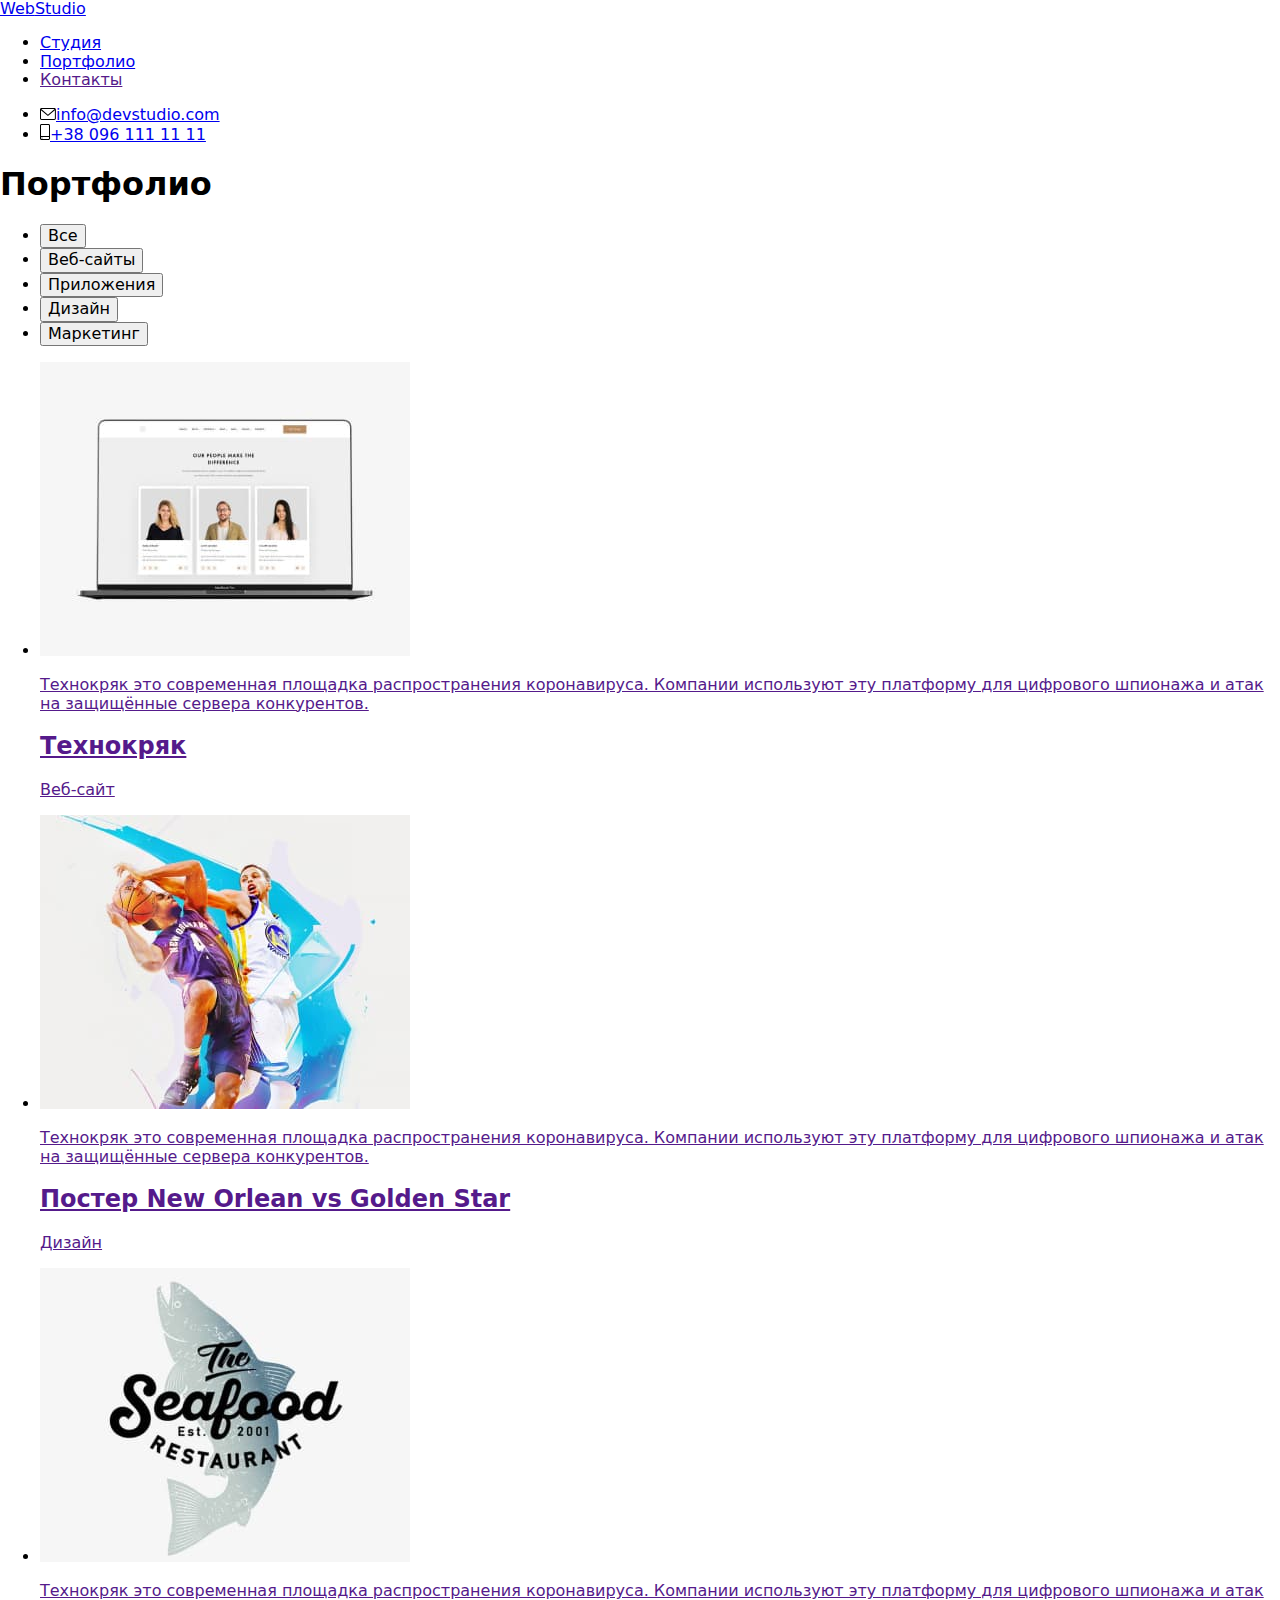
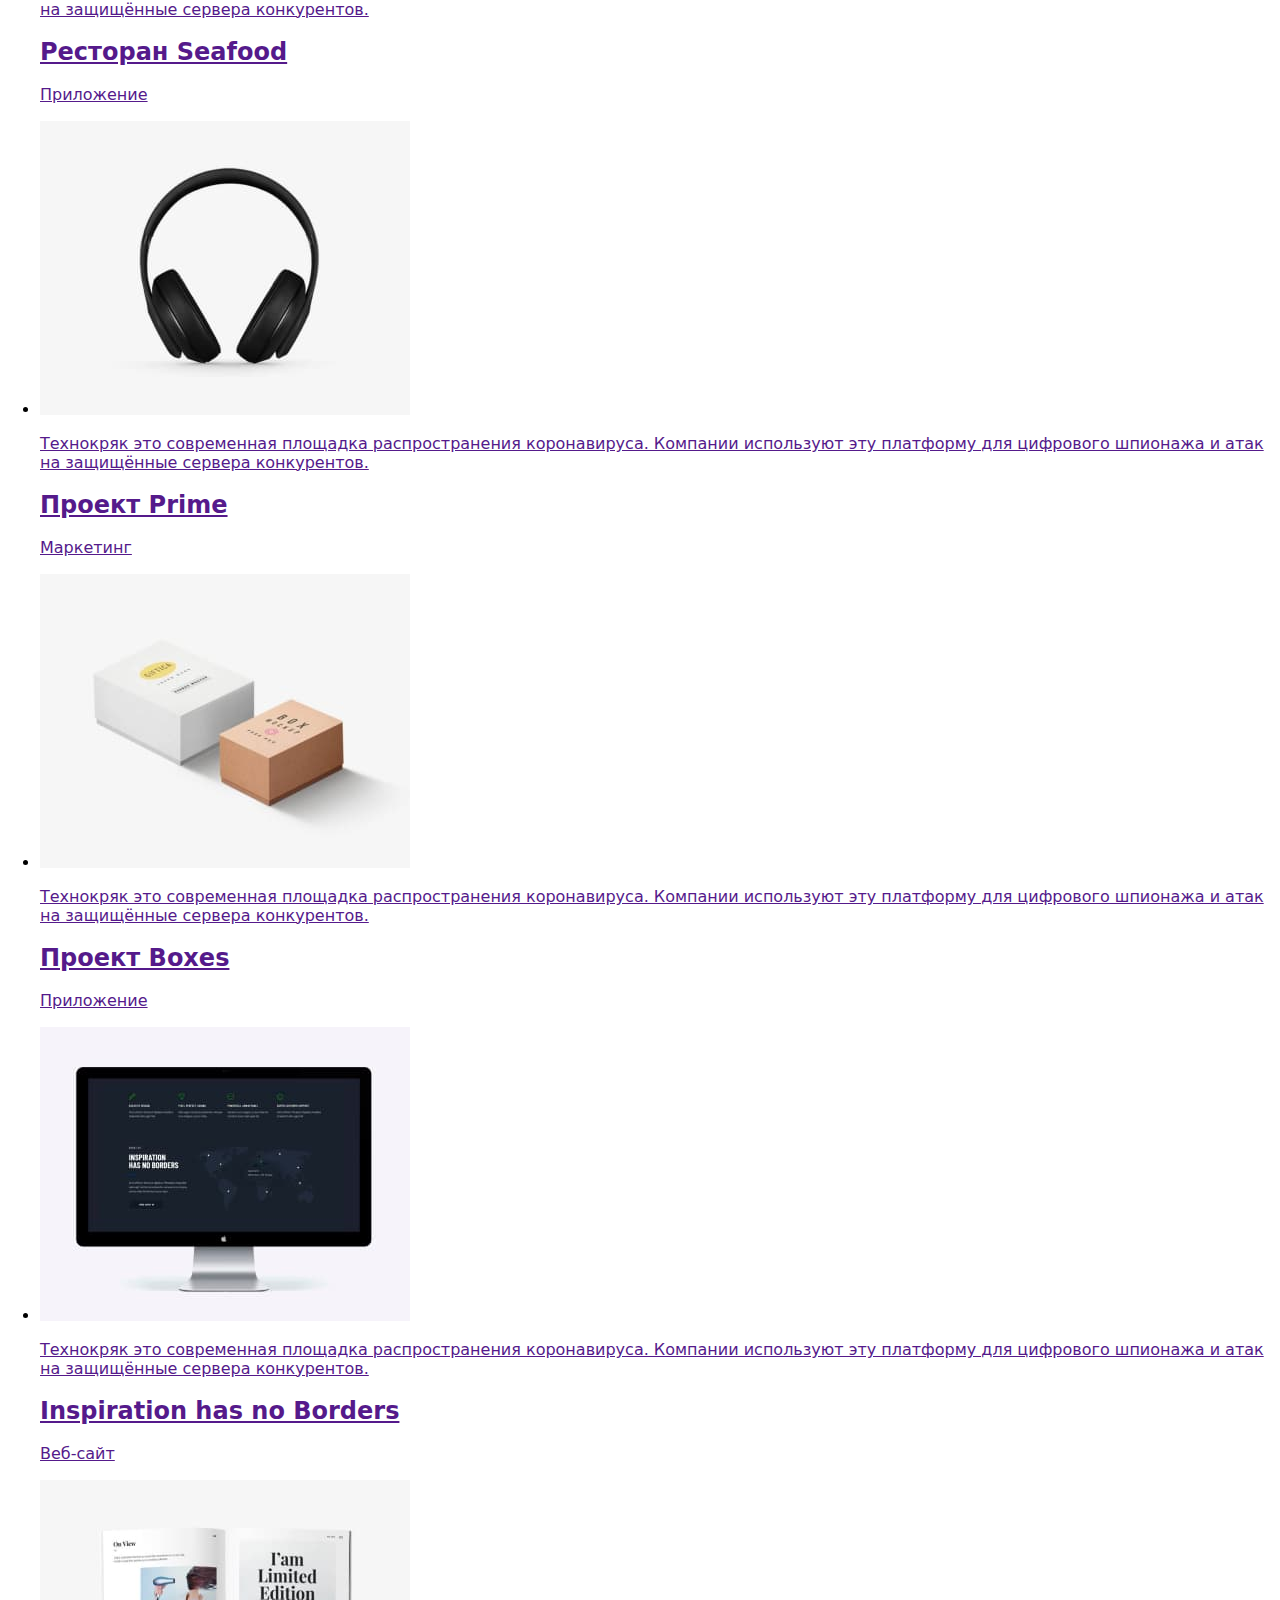
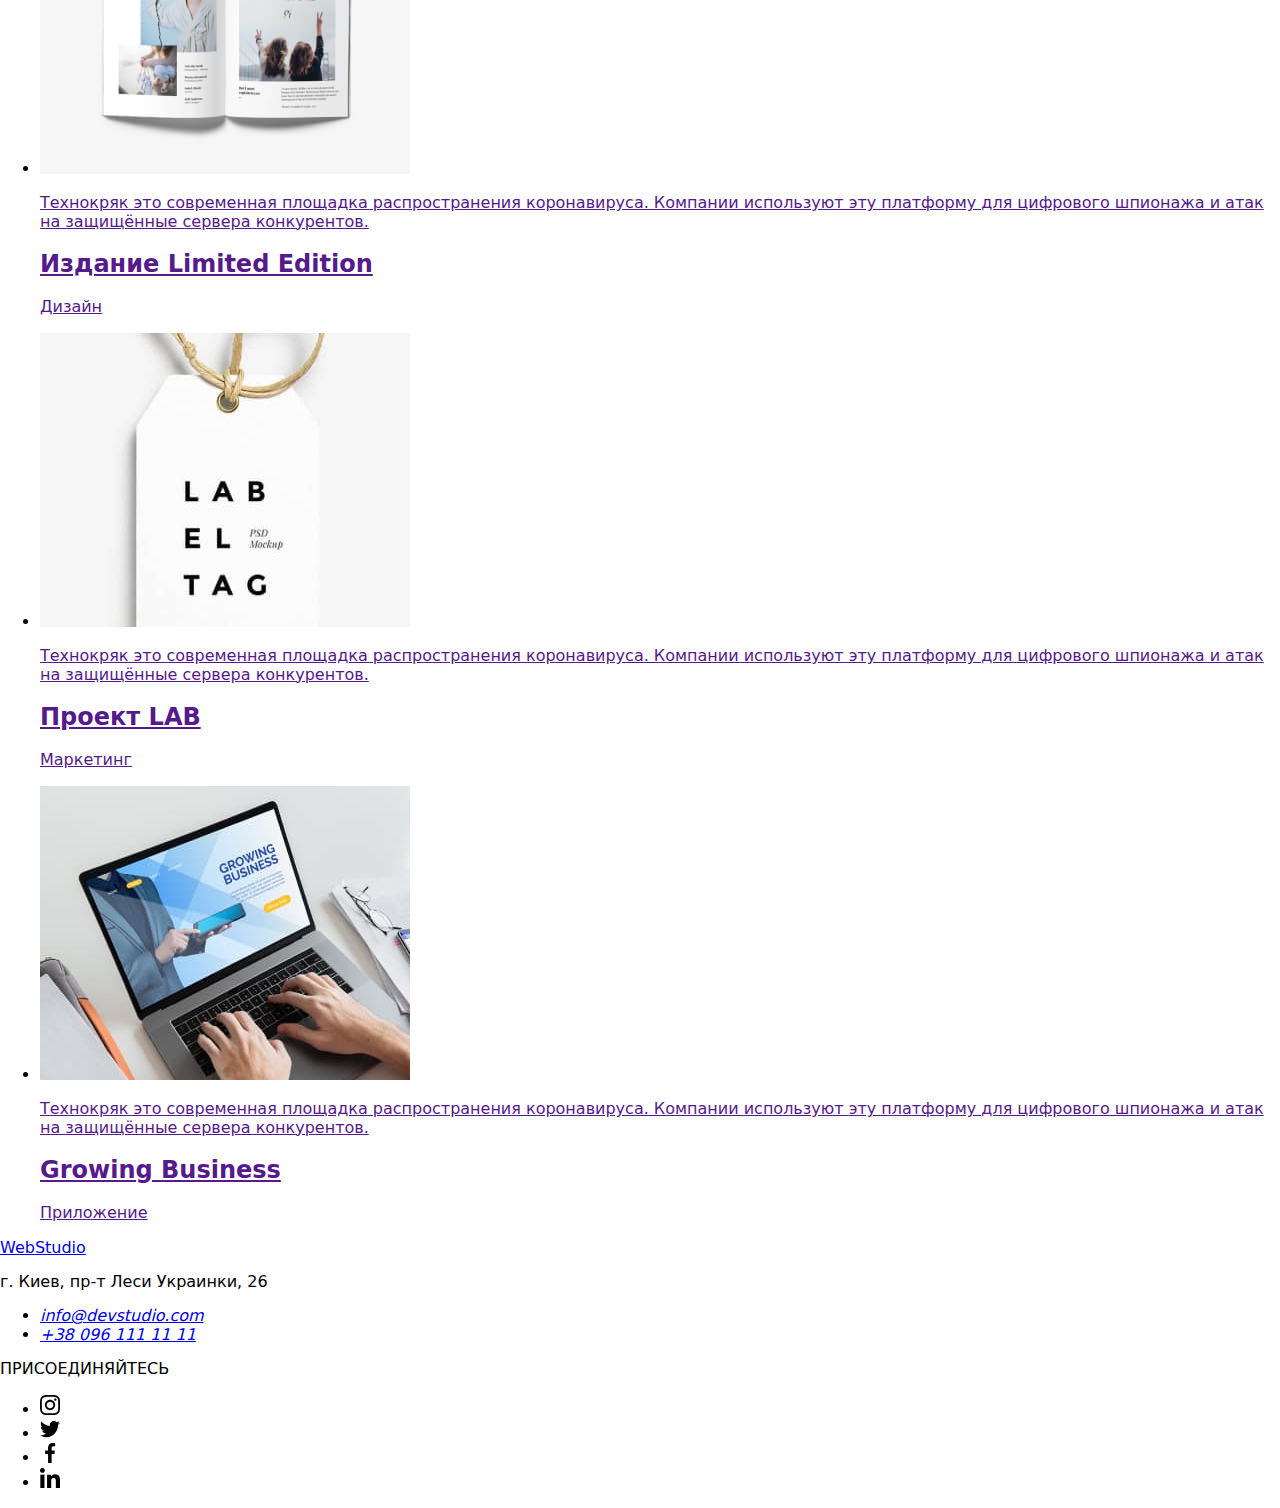
==== portfolio.html @ 8358522f "Добавляет разметку макета" ====
<!DOCTYPE html>
<html lang="ru">

<head>
    <meta charset="UTF-8">
    <meta http-equiv="X-UA-Compatible" content="IE=edge">
    <meta name="viewport" content="width=device-width, initial-scale=1.0">
    <title>Document</title>
    <link href="https://fonts.googleapis.com/css2?family=Raleway:wght@700&family=Roboto:wght@400;500;700;900&display=swap"
        rel="stylesheet">
    <link rel="stylesheet" href="https://cdnjs.cloudflare.com/ajax/libs/modern-normalize/1.1.0/modern-normalize.min.css">
    <link rel="stylesheet" href="./css/styles.css">
</head>

<body>
    <!-- Шапка сайта -->
    <header class="page-header">
        <div class="container main-nav">
            <nav class="main-nav">
                <a href="/" class="logo">Web<span class="logo-header">Studio</span></a>
                <ul class="site-nav list">
                    <li class="item">
                        <a href="./index.html" class="link">Студия</a>
                    </li>
                    <li class="item">
                        <a href="./portfolio.html" class="link current">Портфолио</a>
                    </li>
                    <li class="item">
                        <a href="" class="link">Контакты</a>
                    </li>
                </ul>
            </nav>
            <ul class="auth-nav list">
                <li class="item">
                    <a href="mailto:info@devstudio.com" class="link">
                        <svg class="icon" width="16" height="12">
                            <use href="./images/icons.svg#icon-envelope"></use>
                        </svg><span class="link-element">info@devstudio.com</span>
                    </a>
                </li>
                <li class="item">
                    <a href="tell:+380961111111" class="link">
                        <svg class="icon" width="10" height="16">
                            <use href="./images/icons.svg#icon-smartphone"></use>
                        </svg><span class="link-element">+38 096 111 11 11</span>
                    </a>
                </li>
            </ul>
        </div>
    </header>

    <main>
        <section class="section">
            <div class="container">
                <h1 class="visually-hidden">Портфолио</h1>
                    <ul class="filtr list">
                        <li class="filtr-element"><button type="button" class="link">Все</button></li>
                        <li class="filtr-element"><button type="button" class="link">Веб-сайты</button></li>
                        <li class="filtr-element"><button type="button" class="link">Приложения</button></li>
                        <li class="filtr-element"><button type="button" class="link">Дизайн</button></li>
                        <li class="filtr-element"><button type="button" class="link">Маркетинг</button></li>
                    </ul>
                    <ul class="portfolio-list list">
                        <li class="portfolio-element">
                            <a href="" class="portfolio-link">
                                <div class="portfolio-overlay">
                                    <img src="./images/img5.jpg" alt="Веб-сайт" width="370">
                                    <p class="portfolio-overlay-text">Технокряк это современная площадка распространения коронавируса. Компании используют эту платформу для цифрового
                                    шпионажа и атак на защищённые сервера конкурентов.</p>
                                </div>
                                    <div class="portfolio-content">  
                                        <h2 class="title">Технокряк</h3>
                                        <p>Веб-сайт</p>
                                    </div>
                            </a>
                        </li>
                        <li class="portfolio-element">
                            <a href="" class="portfolio-link">
                                <div class="portfolio-overlay">
                                    <img src="./images/img6.jpg" alt="Дизайн" width="370">
                                    <p class="portfolio-overlay-text">Технокряк это современная площадка распространения коронавируса. Компании используют эту платформу для цифрового
                                        шпионажа и атак на защищённые сервера конкурентов.</p>
                                </div>
                                    <div class="portfolio-content">
                                        <h2 class="title">Постер New Orlean vs Golden Star</h3>
                                        <p>Дизайн</p>
                                    </div>
                            </a>
                        </li>
                        <li class="portfolio-element">
                            <a href="" class="portfolio-link">
                                <div class="portfolio-overlay">
                                    <img src="./images/img7.jpg" alt="Приложение" width="370">
                                    <p class="portfolio-overlay-text">Технокряк это современная площадка распространения коронавируса. Компании используют
                                        эту платформу для цифрового
                                        шпионажа и атак на защищённые сервера конкурентов.</p>
                                </div>
                                    <div class="portfolio-content">
                                        <h2 class="title">Ресторан Seafood</h3>
                                        <p>Приложение</p>
                                    </div>
                            </a>
                        </li>
                        <li class="portfolio-element">
                            <a href="" class="portfolio-link">
                                <div class="portfolio-overlay">
                                    <img src="./images/img8.jpg" alt="Маркетинг" width="370">
                                    <p class="portfolio-overlay-text">Технокряк это современная площадка распространения коронавируса. Компании используют
                                        эту платформу для цифрового
                                        шпионажа и атак на защищённые сервера конкурентов.</p>
                                </div>
                                    <div class="portfolio-content">
                                        <h2 class="title">Проект Prime</h3>
                                        <p>Маркетинг</p>
                                    </div>
                            </a>
                        </li>
                        <li class="portfolio-element">
                            <a href="" class="portfolio-link">
                                <div class="portfolio-overlay">
                                    <img src="./images/img9.jpg" alt="Приложение" width="370">
                                    <p class="portfolio-overlay-text">Технокряк это современная площадка распространения коронавируса. Компании используют
                                        эту платформу для цифрового
                                        шпионажа и атак на защищённые сервера конкурентов.</p>
                                </div>
                                    <div class="portfolio-content">
                                        <h2 class="title">Проект Boxes</h3>
                                        <p>Приложение</p>
                                    </div>
                            </a>
                        </li>
                        <li class="portfolio-element">
                            <a href="" class="portfolio-link">
                                <div class="portfolio-overlay">
                                    <img src="./images/img10.jpg" alt="Веб-сайт" width="370">
                                    <p class="portfolio-overlay-text">Технокряк это современная площадка распространения коронавируса. Компании используют
                                        эту платформу для цифрового
                                        шпионажа и атак на защищённые сервера конкурентов.</p>
                                </div>
                                    <div class="portfolio-content">
                                        <h2 class="title">Inspiration has no Borders</h3>
                                        <p>Веб-сайт</p>
                                    </div>
                            </a>
                        </li>
                        <li class="portfolio-element">
                            <a href="" class="portfolio-link">
                                <div class="portfolio-overlay">
                                    <img src="./images/img11.jpg" alt="Дизайн" width="370">
                                    <p class="portfolio-overlay-text">Технокряк это современная площадка распространения коронавируса. Компании используют
                                        эту платформу для цифрового
                                        шпионажа и атак на защищённые сервера конкурентов.</p>
                                </div>
                                    <div class="portfolio-content">
                                        <h2 class="title">Издание Limited Edition</h3>
                                        <p>Дизайн</p>
                                    </div>
                            </a>
                        </li>
                        <li class="portfolio-element">
                            <a href="" class="portfolio-link">
                                <div class="portfolio-overlay">
                                    <img src="./images/img12.jpg" alt="Маркетинг" width="370">
                                    <p class="portfolio-overlay-text">Технокряк это современная площадка распространения коронавируса. Компании используют
                                        эту платформу для цифрового
                                        шпионажа и атак на защищённые сервера конкурентов.</p>
                                </div>
                                    <div class="portfolio-content">
                                        <h2 class="title">Проект LAB</h3>
                                        <p>Маркетинг</p>
                                    </div>
                            </a>
                        </li>
                        <li class="portfolio-element">
                            <a href="" class="portfolio-link">
                                <div class="portfolio-overlay">
                                    <img src="./images/img13.jpg" alt="Приложение" width="370">
                                    <p class="portfolio-overlay-text">Технокряк это современная площадка распространения коронавируса. Компании используют
                                        эту платформу для цифрового
                                        шпионажа и атак на защищённые сервера конкурентов.</p>
                                </div>
                                    <div class="portfolio-content">
                                        <h2 class="title">Growing Business</h3>
                                        <p>Приложение</p>
                                    </div>
                            </a>
                        </li>
                    </ul>
            </div>
        </section>
    </main>

    <!-- Футер -->
    <footer class="footer">
        <div class="container footer-element">
            <div class="footer-element-contact">
                <a href="/" class="logo logo-element">Web<span class="logo-footer">Studio</span></a>
                <p class="address contact-element">
                    г. Киев, пр-т Леси Украинки, 26
                </p>
                <address>
                    <ul class="contact list">
                        <li class="contact-element">
                            <a href="mailto:info@devstudio.com" class="link">info@devstudio.com</a>
                        </li>
                        <li class="contact-element">
                            <a href="tell:+380961111111" class="link">+38 096 111 11 11</a>
                        </li>
                    </ul>
                </address>
            </div>
            <div class="footer-element-social">
                <p class="social">ПРИСОЕДИНЯЙТЕСЬ</p>
                <ul class="social-list">
                    <li class="social-item list">
                        <a href="" class="social-link">
                            <svg class="social-icon" width="20" height="20">
                                <use href="./images/icons.svg#icon-instagram-2"></use>
                            </svg>
                        </a>
                    </li>
                    <li class="social-item list">
                        <a href="" class="social-link">
                            <svg class="social-icon" width="20" height="20">
                                <use href="./images/icons.svg#icon-twitter-1"></use>
                            </svg>
                        </a>
                    </li>
                    <li class="social-item list">
                        <a href="" class="social-link">
                            <svg class="social-icon" width="20" height="20">
                                <use href="./images/icons.svg#icon-facebook-1"></use>
                            </svg>
                        </a>
                    </li>
                    <li class="social-item list">
                        <a href="" class="social-link">
                            <svg class="social-icon" width="20" height="20">
                                <use href="./images/icons.svg#icon-linkedin-1"></use>
                            </svg>
                        </a>
                    </li>
                </ul>
            </div>
        </div>
    </footer>
</body>

</html>
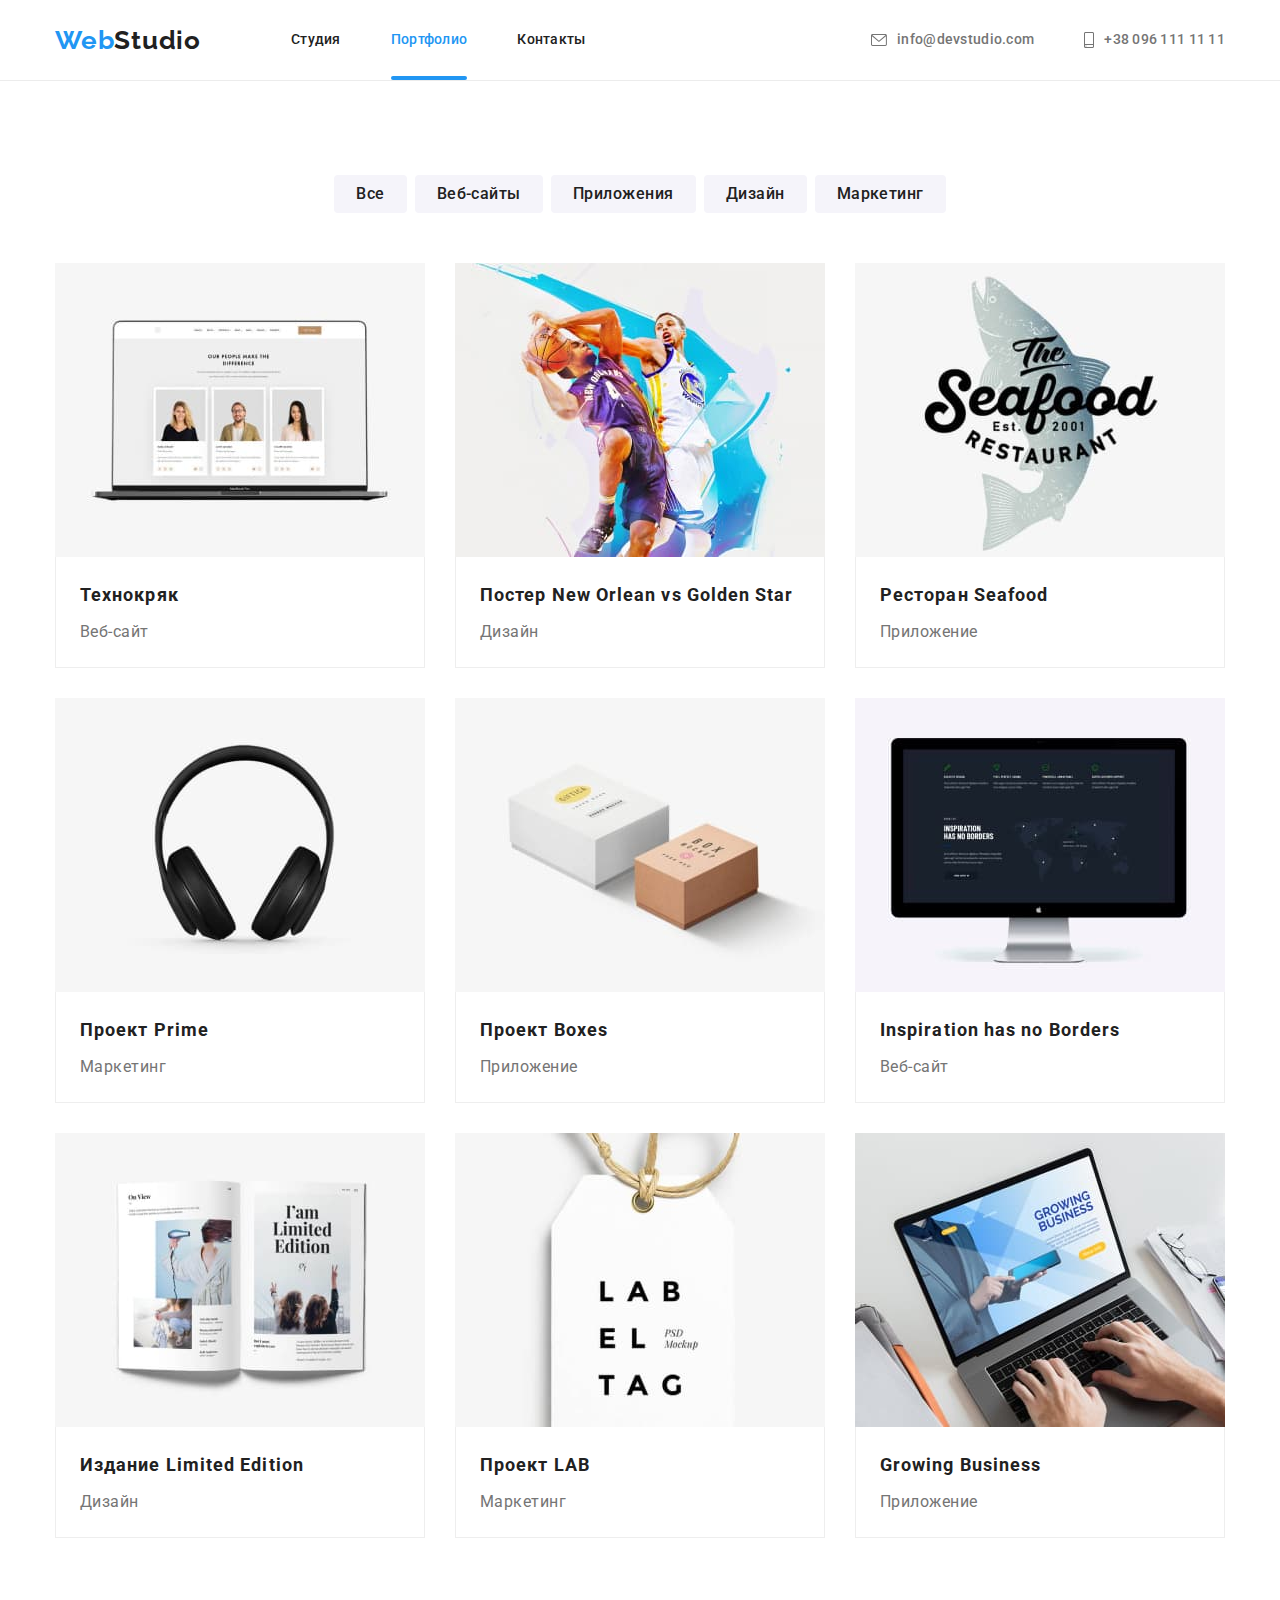
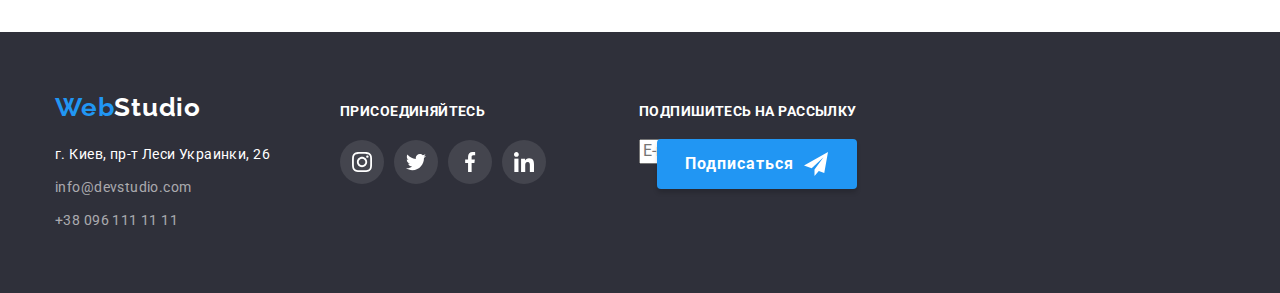
==== commit 44be65cd: "Добавляет разметку футера" ====
--- a/portfolio.html
+++ b/portfolio.html
@@ -242,6 +242,20 @@
                     </li>
                 </ul>
             </div>
+            <div class="footer-subscription">
+                <p class="subscription">ПОДПИШИТЕСЬ НА РАССЫЛКУ</p>
+                <div class="subscription-element">
+                    <form action="" class="form-subscription">
+                        <label for="mail"></label>
+                        <input type="email" name="mail" id="mail" placeholder="E-mail">
+                        <button type="submit" class="button-subscription">Подписаться
+                            <svg class="icon-subscription" width="24" height="24">
+                                <use href="./images/icons.svg#icon-icon-send"></use>
+                            </svg>
+                        </button>
+                    </form>
+                </div>
+            </div>
         </div>
     </footer>
 </body>
--- a/css/styles.css
+++ b/css/styles.css
@@ -0,0 +1,804 @@
+:root {
+  --primary-text-color: #212121;
+  --text-color: #757575;
+  --accent-color: #2196f3;
+  --primary-white-color: #ffffff;
+  --background-color: #2f303a;
+  --btn-background-color: #f5f4fa;
+  --contact-text-color: rgba(255, 255, 255, 0.6);
+  --portfolio-border-color: #eeeeee;
+  --border-color: #ececec;
+  --icon-color: #afb1b8;
+  --background-icon: rgba(255, 255, 255, 0.1);
+  --portfolio-background-color: rgba(33, 150, 243, 0.9);
+  --work-background-color: rgba(47, 48, 58, 0.8);
+  --backdrop-color: rgba(0, 0, 0, 0.2);
+}
+
+p,
+h1,
+h2,
+h3,
+h4,
+h5,
+h6 {
+  margin: 0;
+}
+
+ul {
+  margin: 0;
+  padding: 0;
+}
+
+img {
+  display: block;
+}
+
+body {
+  color: var(--primary-text-color);
+  background-color: var(--primary-white-color);
+  font-family: Roboto, sans-serif;
+}
+
+.list {
+  list-style: none;
+}
+
+.visually-hidden {
+  position: absolute;
+  width: 1px;
+  height: 1px;
+  margin: -1px;
+  border: 0;
+  padding: 0;
+
+  white-space: nowrap;
+  clip-path: inset(100%);
+  clip: rect(0 0 0 0);
+  overflow: hidden;
+}
+
+/* Page header */
+
+.page-header {
+  border-bottom: 1px solid var(--border-color);
+  max-width: 1600px;
+  margin: 0 auto;
+}
+
+.logo {
+  color: var(--accent-color);
+  font-family: Raleway, sans;
+  font-weight: 700;
+  font-size: 26px;
+  line-height: 1.19;
+  letter-spacing: 0.03em;
+  text-decoration: none;
+}
+
+.logo-header {
+  color: var(--primary-text-color);
+}
+
+/* Main nav */
+
+.main-nav {
+  display: flex;
+  align-items: center;
+}
+
+.container {
+  width: 1200px;
+  padding-left: 15px;
+  padding-right: 15px;
+  margin: 0 auto;
+}
+
+/* Site nav */
+
+.site-nav {
+  display: flex;
+  margin-left: 90px;
+}
+
+.site-nav .item:not(:last-child) {
+  margin-right: 50px;
+}
+
+.site-nav .link {
+  position: relative;
+  display: block;
+  padding-top: 32px;
+  padding-bottom: 32px;
+
+  color: var(--primary-text-color);
+  font-weight: 500;
+  font-size: 14px;
+  line-height: 1.14;
+  letter-spacing: 0.02em;
+  text-decoration: none;
+
+  transition-property: color;
+  transition-duration: 250ms;
+  transition-timing-function: cubic-bezier(0.4, 0, 0.2, 1);
+}
+
+.site-nav .link:hover,
+.site-nav .link:focus {
+  color: var(--accent-color);
+}
+
+.link.current::after {
+  display: block;
+  content: '';
+  position: absolute;
+  bottom: 0;
+  left: 0;
+  width: 100%;
+  height: 4px;
+  border-radius: 2px;
+  background-color: var(--accent-color);
+}
+
+.site-nav .link.current {
+  color: var(--accent-color);
+}
+
+/* Auth nav */
+
+.auth-nav {
+  display: flex;
+  margin-left: auto;
+}
+
+.auth-nav .item + .item {
+  margin-left: 50px;
+}
+
+.auth-nav .link {
+  display: flex;
+  align-items: center;
+  padding-top: 32px;
+  padding-bottom: 32px;
+
+  color: var(--text-color);
+  font-weight: 500;
+  font-size: 14px;
+  line-height: 1.14;
+  letter-spacing: 0.02em;
+  text-decoration: none;
+
+  transition-property: color;
+  transition-duration: 250ms;
+  transition-timing-function: cubic-bezier(0.4, 0, 0.2, 1);
+}
+
+.link-element {
+  margin-left: 10px;
+}
+
+.icon {
+  fill: currentColor;
+}
+
+.auth-nav .link:hover,
+.auth-nav .link:focus {
+  color: var(--accent-color);
+}
+
+/* Hero */
+
+.hero {
+  background: var(--background-color);
+  background-image: linear-gradient(rgba(47, 48, 58, 0.4), rgba(47, 48, 58, 0.4)),
+    url(../images/img14.jpg);
+  background-repeat: no-repeat;
+  background-position: center;
+  background-size: cover;
+  max-width: 1600px;
+  margin: 0 auto;
+
+  text-align: center;
+  padding-top: 200px;
+  padding-bottom: 200px;
+}
+
+.hero-title {
+  color: var(--primary-white-color);
+  font-weight: 900;
+  font-size: 44px;
+  line-height: 1.36;
+  text-align: center;
+  letter-spacing: 0.06em;
+  text-transform: uppercase;
+
+  margin-bottom: 30px;
+}
+
+.button {
+  display: inline-block;
+  align-items: center;
+  cursor: pointer;
+  border-radius: 4px;
+  border: transparent;
+  padding: 10px 32px;
+  min-width: 200px;
+
+  color: var(--primary-white-color);
+  background-color: var(--accent-color);
+  font-weight: 700;
+  font-size: 16px;
+  line-height: 1.88;
+  text-align: center;
+  letter-spacing: 0.06em;
+  font-family: inherit;
+}
+
+/* Features */
+
+.section-feature {
+  padding-top: 94px;
+}
+
+.feature-list {
+  display: flex;
+
+  color: var(--text-color);
+  font-size: 14px;
+  line-height: 1.71;
+  letter-spacing: 0.03em;
+}
+
+.feature-list .title {
+  color: var(--primary-text-color);
+  font-weight: 700;
+  font-size: 14px;
+  line-height: 1.14;
+  letter-spacing: 0.03em;
+  text-transform: uppercase;
+
+  margin-bottom: 10px;
+}
+
+.feature-element {
+  width: 270px;
+}
+
+.feature-element:not(:last-child) {
+  margin-right: 30px;
+}
+
+.feature-icon {
+  height: 120px;
+  background-color: var(--btn-background-color);
+  display: flex;
+  align-items: center;
+  justify-content: center;
+  margin-bottom: 30px;
+}
+
+/* Section */
+
+.section {
+  padding-top: 94px;
+  padding-bottom: 94px;
+}
+
+.section-title {
+  font-weight: bold;
+  font-size: 36px;
+  line-height: 1.16;
+  text-align: center;
+  letter-spacing: 0.03em;
+
+  margin-bottom: 50px;
+}
+
+/* Work */
+
+.work {
+  display: flex;
+}
+.work-element:not(:last-child) {
+  margin-right: 30px;
+}
+
+.work-element {
+  position: relative;
+}
+
+.work-text {
+  position: absolute;
+  bottom: 0;
+  left: 0;
+  width: 100%;
+  height: 70px;
+  background-color: var(--work-background-color);
+
+  display: flex;
+  justify-content: center;
+  align-items: center;
+
+  font-style: normal;
+  font-weight: bold;
+  font-size: 14px;
+  line-height: 1.14;
+  text-align: center;
+  letter-spacing: 0.03em;
+  text-transform: uppercase;
+  color: var(--primary-white-color);
+}
+
+/* Team */
+
+.team {
+  background: var(--btn-background-color);
+  max-width: 1600px;
+  margin: 0 auto;
+}
+
+.team-element {
+  width: 270px;
+}
+
+.team-element:not(:last-child) {
+  margin-right: 30px;
+}
+
+.team-list {
+  display: flex;
+
+  color: var(--text-color);
+  font-size: 16px;
+  line-height: 1.19;
+  text-align: center;
+  letter-spacing: 0.03em;
+}
+
+.team-list .title {
+  color: var(--primary-text-color);
+  font-weight: 500;
+  font-size: 16px;
+  line-height: 1.19;
+  text-align: center;
+  letter-spacing: 0.03em;
+
+  margin-bottom: 10px;
+}
+
+.team-content {
+  padding-top: 30px;
+  padding-bottom: 30px;
+
+  background-color: var(--primary-white-color);
+  box-shadow: 0px 1px 3px rgba(0, 0, 0, 0.12), 0px 1px 1px rgba(0, 0, 0, 0.14),
+    0px 2px 1px rgba(0, 0, 0, 0.2);
+  border-radius: 0px 0px 4px 4px;
+}
+
+.text {
+  margin-bottom: 16px;
+}
+
+.team-social-list {
+  display: flex;
+  justify-content: center;
+}
+
+.team-social-item + .team-social-item {
+  margin-left: 10px;
+}
+
+.team-social-link {
+  width: 44px;
+  height: 44px;
+  border-radius: 50%;
+  display: flex;
+  align-items: center;
+  justify-content: center;
+  color: var(--icon-color);
+
+  transition-property: background-color, color;
+  transition-duration: 250ms;
+  transition-timing-function: cubic-bezier(0.4, 0, 0.2, 1);
+}
+
+.team-social-icon {
+  fill: currentColor;
+}
+
+.team-social-link:hover,
+.team-social-link:focus {
+  background-color: var(--accent-color);
+  color: var(--primary-white-color);
+}
+
+/* Clients */
+
+.clients-list {
+  display: flex;
+  justify-content: center;
+}
+
+.clients-item + .clients-item {
+  margin-left: 30px;
+}
+
+.clients-item {
+  width: 170px;
+  height: 92px;
+}
+
+.clients-link {
+  width: 100%;
+  height: 100%;
+  border: 1px solid var(--icon-color);
+  box-sizing: border-box;
+  border-radius: 4px;
+  display: flex;
+  align-items: center;
+  justify-content: center;
+  color: var(--icon-color);
+
+  transition-property: border-color, color;
+  transition-duration: 250ms;
+  transition-timing-function: cubic-bezier(0.4, 0, 0.2, 1);
+}
+
+.clients-icon {
+  fill: currentColor;
+}
+
+.clients-link:hover,
+.clients-link:focus {
+  border-color: var(--accent-color);
+  color: var(--accent-color);
+}
+
+/* Portfolio */
+
+.filtr {
+  display: flex;
+  justify-content: center;
+  margin-bottom: 50px;
+}
+.filtr-element:not(:last-child) {
+  margin-right: 8px;
+}
+
+.filtr .link {
+  color: var(--primary-text-color);
+  background-color: var(--btn-background-color);
+  font-weight: 500;
+  font-size: 16px;
+  line-height: 1.63;
+  text-align: center;
+  letter-spacing: 0.03em;
+  font-family: inherit;
+
+  cursor: pointer;
+  border-radius: 4px;
+  border: transparent;
+  padding: 6px 22px;
+
+  transition-property: color, background-color, box-shadow;
+  transition-duration: 250ms;
+  transition-timing-function: cubic-bezier(0.4, 0, 0.2, 1);
+}
+
+.filtr .link:hover,
+.filtr .link:focus {
+  color: var(--primary-white-color);
+  background-color: var(--accent-color);
+  box-shadow: 0px 1px 1px rgba(0, 0, 0, 0.12), 0px 4px 4px rgba(0, 0, 0, 0.06),
+    1px 4px 6px rgba(0, 0, 0, 0.16);
+}
+
+.portfolio-list {
+  display: flex;
+  flex-wrap: wrap;
+
+  font-size: 16px;
+  line-height: 1.88;
+  letter-spacing: 0.03em;
+}
+
+.portfolio-element {
+  width: 370px;
+  margin-right: 30px;
+  margin-bottom: 30px;
+  background: var(--primary-white-color);
+  box-sizing: border-box;
+}
+
+.portfolio-link {
+  display: block;
+  text-decoration: none;
+
+  transition-property: box-shadow;
+  transition-duration: 250ms;
+  transition-timing-function: cubic-bezier(0.4, 0, 0.2, 1);
+}
+
+.portfolio-link:hover,
+.portfolio-link:focus {
+  box-shadow: 0px 1px 1px rgba(0, 0, 0, 0.12), 0px 4px 4px rgba(0, 0, 0, 0.06),
+    1px 4px 6px rgba(0, 0, 0, 0.16);
+}
+
+.portfolio-element:nth-child(3n) {
+  margin-right: 0;
+}
+
+.portfolio-element:nth-last-child(-n + 3) {
+  margin-bottom: 0;
+}
+
+.portfolio-list .title {
+  margin-bottom: 4px;
+  color: var(--primary-text-color);
+  font-size: 18px;
+  line-height: 2;
+  letter-spacing: 0.06em;
+}
+
+.portfolio-content {
+  color: var(--text-color);
+  border-left: 1px solid var(--portfolio-border-color);
+  border-bottom: 1px solid var(--portfolio-border-color);
+  border-right: 1px solid var(--portfolio-border-color);
+  padding: 20px 24px;
+}
+
+.portfolio-overlay {
+  position: relative;
+  overflow: hidden;
+}
+
+.portfolio-link:hover .portfolio-overlay-text,
+.portfolio-link:focus .portfolio-overlay-text {
+  transform: translateY(0);
+}
+
+.portfolio-overlay-text {
+  position: absolute;
+  top: 0;
+  left: 0;
+  width: 100%;
+  height: 100%;
+  padding: 63px 24px;
+  font-weight: 400;
+  font-size: 18px;
+  line-height: 1.56;
+  letter-spacing: 0.03em;
+  color: var(--primary-white-color);
+  background-color: var(--portfolio-background-color);
+
+  transform: translateY(100%);
+  transition: transform 250ms cubic-bezier(0.4, 0, 0.2, 1);
+}
+
+/* Footer */
+
+.footer {
+  background: var(--background-color);
+  max-width: 1600px;
+  margin: 0 auto;
+  padding-top: 60px;
+  padding-bottom: 60px;
+}
+
+.footer-element {
+  display: flex;
+  align-items: baseline;
+}
+
+.footer-element-contact {
+  margin-right: 70px;
+}
+
+.logo-footer {
+  color: var(--primary-white-color);
+}
+
+.logo-element {
+  display: block;
+  margin-bottom: 20px;
+}
+
+.address {
+  color: var(--primary-white-color);
+  font-size: 14px;
+  line-height: 1.71;
+  letter-spacing: 0.03em;
+  text-decoration: none;
+}
+
+.contact .link {
+  color: var(--contact-text-color);
+  font-style: normal;
+  font-size: 14px;
+  line-height: 1.71;
+  letter-spacing: 0.03em;
+  text-decoration: none;
+
+  transition-property: color;
+  transition-duration: 250ms;
+  transition-timing-function: cubic-bezier(0.4, 0, 0.2, 1);
+}
+
+.contact .link:hover,
+.contact .link:focus {
+  color: var(--accent-color);
+}
+
+.contact-element:not(:last-child) {
+  margin-bottom: 9px;
+}
+
+/* Social */
+
+.social {
+  font-weight: bold;
+  font-size: 14px;
+  line-height: 1.14;
+  letter-spacing: 0.03em;
+  text-transform: uppercase;
+  color: var(--primary-white-color);
+  margin-bottom: 20px;
+}
+
+.social-list {
+  display: flex;
+  justify-content: center;
+}
+
+.social-item + .social-item {
+  margin-left: 10px;
+}
+
+.social-link {
+  width: 44px;
+  height: 44px;
+  border-radius: 50%;
+  display: flex;
+  align-items: center;
+  justify-content: center;
+  color: var(--primary-white-color);
+  background-color: var(--background-icon);
+
+  transition-property: background-color;
+  transition-duration: 250ms;
+  transition-timing-function: cubic-bezier(0.4, 0, 0.2, 1);
+}
+
+.social-icon {
+  fill: currentColor;
+}
+
+.social-link:hover,
+.social-link:focus {
+  background-color: var(--accent-color);
+}
+
+.footer-element-social {
+  margin-right: 93px;
+}
+
+/* Subscription */
+
+.footer-subsciption {
+  display: flex;
+  justify-content: center;
+}
+
+.subscription {
+  font-style: normal;
+  font-weight: bold;
+  font-size: 14px;
+  line-height: 16px;
+  letter-spacing: 0.03em;
+  text-transform: uppercase;
+  color: var(--primary-white-color);
+  margin-bottom: 20px;
+}
+
+.subscription-element {
+  position: relative;
+}
+
+.form-subscription {
+  margin: 0 auto;
+}
+
+.email-form input {
+  width: 358px;
+  padding: 15px 16px;
+  background: inherit;
+  border: 1px solid rgba(255, 255, 255, 0.3);
+  box-sizing: border-box;
+  filter: drop-shadow(0px 4px 4px rgba(0, 0, 0, 0.15));
+  border-radius: 4px;
+}
+
+.email-form input::placeholder {
+  font-size: 16px;
+  line-height: 1.25;
+  letter-spacing: 0.03em;
+  color: var(--contact-text-color);
+}
+
+.button-subscription {
+  position: absolute;
+  top: 0;
+  right: 0;
+  display: flex;
+  align-items: center;
+  justify-content: center;
+  cursor: pointer;
+  box-shadow: 0px 4px 4px rgba(0, 0, 0, 0.15);
+  border-radius: 4px;
+  border: transparent;
+  padding-top: 10px;
+  padding-bottom: 10px;
+  min-width: 200px;
+
+  color: var(--primary-white-color);
+  background-color: var(--accent-color);
+  font-weight: bold;
+  font-size: 16px;
+  line-height: 1.88;
+  text-align: center;
+  letter-spacing: 0.06em;
+  font-family: inherit;
+}
+
+.icon-subscription {
+  margin-left: 10px;
+}
+
+/* Modal */
+
+.backdrop {
+  position: fixed;
+  top: 0;
+  left: 0;
+  width: 100%;
+  height: 100%;
+  background-color: var(--backdrop-color);
+  transition: opacity 250ms cubic-bezier(0.4, 0, 0.2, 1),
+    visibility 250ms cubic-bezier(0.4, 0, 0.2, 1);
+}
+
+.backdrop.is-hidden {
+  opacity: 0;
+  pointer-events: none;
+  visibility: hidden;
+}
+
+.modal {
+  position: absolute;
+  top: 50%;
+  left: 50%;
+  transform: translate(-50%, -50%);
+  min-width: 528px;
+  min-height: 581px;
+  background-color: var(--primary-white-color);
+}
+
+.button-close {
+  position: absolute;
+  top: 0;
+  right: 0;
+  display: flex;
+  align-items: center;
+  justify-content: center;
+  width: 30px;
+  height: 30px;
+  margin: 8px;
+  border-radius: 50%;
+  background: var(--primary-white-color);
+  border: 1px solid rgba(0, 0, 0, 0.1);
+  box-sizing: border-box;
+  cursor: pointer;
+}
